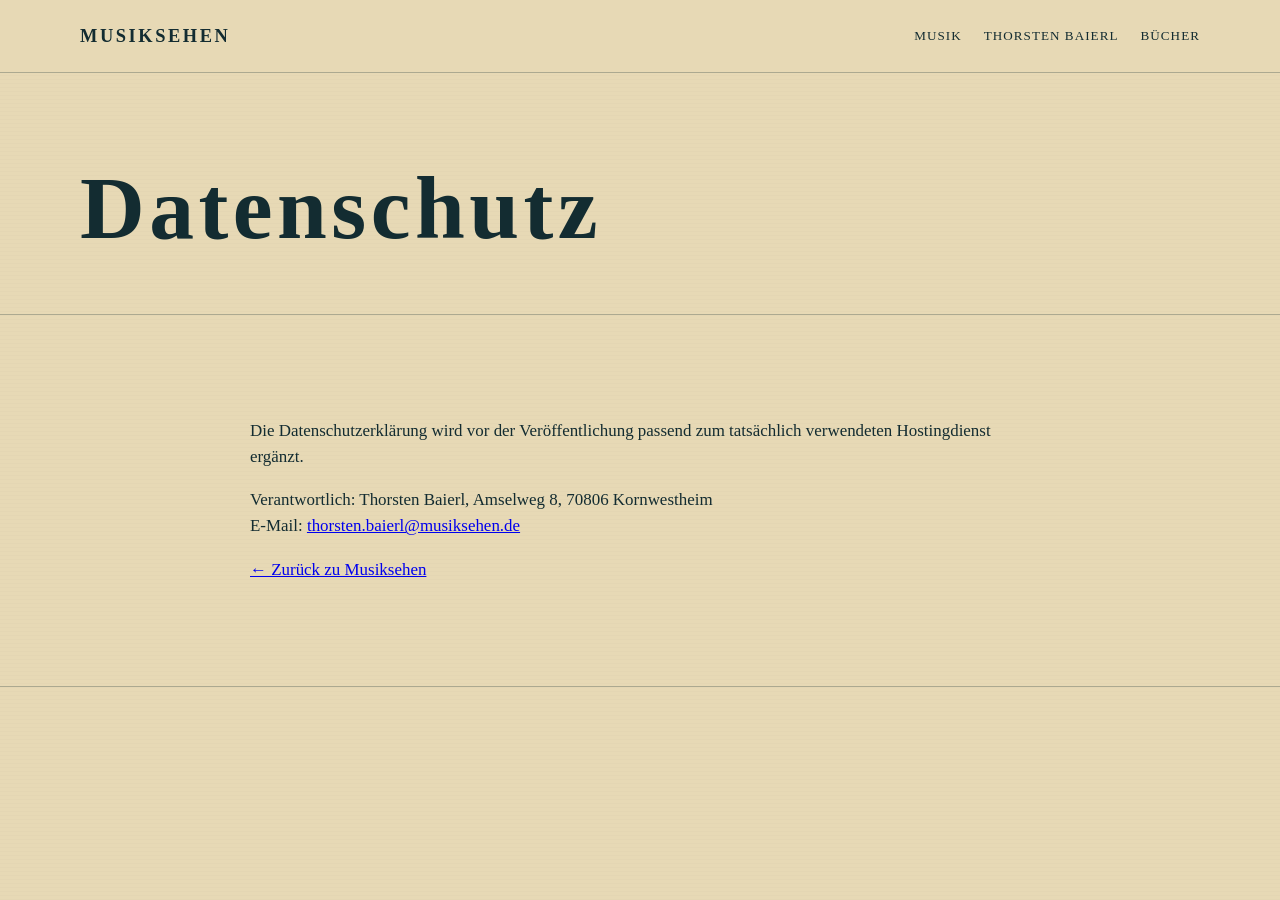
==== datenschutz.html @ 897a2009 "Add files via upload" ====
<!doctype html><html lang="de"><head><meta charset="utf-8"><meta name="viewport" content="width=device-width,initial-scale=1">
<title>Datenschutz | Musiksehen</title><meta name="robots" content="index,follow"><link rel="canonical" href="https://musiksehen.de/datenschutz.html"><link rel="stylesheet" href="style.css"></head>
<body><header class="top"><nav class="wrap"><a class="brand" href="index.html">MUSIKSEHEN</a><div class="links"><a href="index.html#musik">Musik</a><a href="thorsten-baierl.html">Thorsten Baierl</a><a href="index.html#buecher">Bücher</a></div></nav></header>
<main><section class="subhero"><div class="wrap"><h1>Datenschutz</h1></div></section><section><div class="wrap prose">
<p>Die Datenschutzerklärung wird vor der Veröffentlichung passend zum tatsächlich verwendeten Hostingdienst ergänzt.</p>
<p>Verantwortlich: Thorsten Baierl, Amselweg 8, 70806 Kornwestheim<br>E-Mail: <a href="mailto:thorsten.baierl@musiksehen.de">thorsten.baierl@musiksehen.de</a></p>
<p><a href="index.html">← Zurück zu Musiksehen</a></p></div></section></main></body></html>
---- style.css ----
:root{--ink:#132c31;--paper:#e7d9b5;--sun:#d57a2c;--night:#273552;--line:rgba(19,44,49,.28)}
*{box-sizing:border-box}html{scroll-behavior:smooth}body{margin:0;background:var(--paper);color:var(--ink);font-family:Georgia,"Times New Roman",serif;line-height:1.55}
body:before{content:"";position:fixed;inset:0;pointer-events:none;opacity:.18;background-image:repeating-linear-gradient(0deg,rgba(30,30,20,.08) 0,rgba(30,30,20,.08) 1px,transparent 1px,transparent 4px);mix-blend-mode:multiply}
.wrap{width:min(1120px,90vw);margin:auto}.top{position:sticky;top:0;z-index:10;background:rgba(231,217,181,.94);backdrop-filter:blur(8px);border-bottom:1px solid var(--line)}
nav{height:72px;display:flex;align-items:center;justify-content:space-between;gap:24px}.brand{font-weight:900;letter-spacing:.14em;text-decoration:none;color:var(--ink);font-size:1.15rem}.links{display:flex;gap:22px;flex-wrap:wrap}.links a{color:var(--ink);text-decoration:none;font-size:.82rem;text-transform:uppercase;letter-spacing:.08em}
.hero{min-height:72vh;background:linear-gradient(180deg,rgba(0,0,0,.05),rgba(0,0,0,.16)),url("assets/hero.jpg") center/cover;display:grid;place-items:end center;border-bottom:1px solid var(--line)}
.hero-card{width:min(900px,90vw);margin:0 auto 7vh;background:rgba(231,217,181,.88);padding:28px 34px;text-align:center;border:1px solid rgba(19,44,49,.35);box-shadow:0 16px 60px rgba(0,0,0,.18)}
h1,h2,h3{line-height:1.08}h1{font-size:clamp(2.8rem,7vw,6.5rem);margin:.1em 0;letter-spacing:.05em}h2{font-size:clamp(2rem,4vw,3.7rem);margin:0 0 .5em}h3{font-size:1.25rem}.eyebrow{text-transform:uppercase;letter-spacing:.16em;font-size:.78rem;font-weight:700}
section{padding:86px 0;border-bottom:1px solid var(--line)}.intro{max-width:780px;font-size:1.2rem}.grid{display:grid;grid-template-columns:repeat(3,1fr);gap:28px}
.card{border:1px solid var(--line);background:rgba(255,255,255,.12);padding:12px}.card img{display:block;width:100%;aspect-ratio:1;object-fit:cover}.card h3{margin:.8em 0 .15em}.meta{font-size:.9rem;opacity:.78;margin:0 0 .8em}.btn{display:inline-block;padding:10px 15px;border:1px solid var(--ink);color:var(--ink);text-decoration:none;font-weight:700;font-size:.82rem;text-transform:uppercase;letter-spacing:.07em}.btn:hover{background:var(--ink);color:var(--paper)}
.feature{display:grid;grid-template-columns:1fr 1fr;gap:42px;align-items:center}.feature img{width:100%;display:block}.release{background:linear-gradient(135deg,#293652,#523756);color:#f0dfc0}.release .btn{border-color:#f0dfc0;color:#f0dfc0}.release .btn:hover{background:#f0dfc0;color:#293652}
.bio{display:grid;grid-template-columns:1.2fr .8fr;gap:50px}.bio p{font-size:1.08rem}.books{display:grid;grid-template-columns:repeat(2,1fr);gap:42px}.book{display:grid;grid-template-columns:minmax(140px,42%) 1fr;gap:24px;align-items:center}.book img{width:100%;box-shadow:0 12px 30px rgba(0,0,0,.18)}
footer{padding:45px 0}.small{font-size:.86rem;opacity:.75}.coming{opacity:.88}.coming img{filter:saturate(.9)}
@media(max-width:820px){.links{display:none}.grid{grid-template-columns:1fr 1fr}.feature,.bio{grid-template-columns:1fr}.books{grid-template-columns:1fr}.hero{min-height:60vh}}
@media(max-width:540px){.grid{grid-template-columns:1fr}.book{grid-template-columns:1fr 1.2fr}section{padding:62px 0}.hero-card{padding:20px}.top nav{height:60px}}

/* V2 detail pages */
.subhero{padding:78px 0 48px}
.breadcrumb{font-size:.8rem;text-transform:uppercase;letter-spacing:.08em;margin-bottom:18px}
.breadcrumb a{color:inherit}
.detail{display:grid;grid-template-columns:minmax(240px,410px) 1fr;gap:48px;align-items:start}
.detail>img{width:100%;display:block;box-shadow:0 14px 35px rgba(0,0,0,.16)}
.prose{max-width:780px}.prose p{font-size:1.06rem}
.platforms{display:flex;flex-wrap:wrap;gap:11px;margin-top:24px}
.platforms a{display:inline-block;padding:11px 15px;border:1px solid currentColor;color:inherit;text-decoration:none;font-weight:700;font-size:.86rem}
@media(max-width:760px){.detail{grid-template-columns:1fr}.platforms a{flex:1 1 42%;text-align:center}}
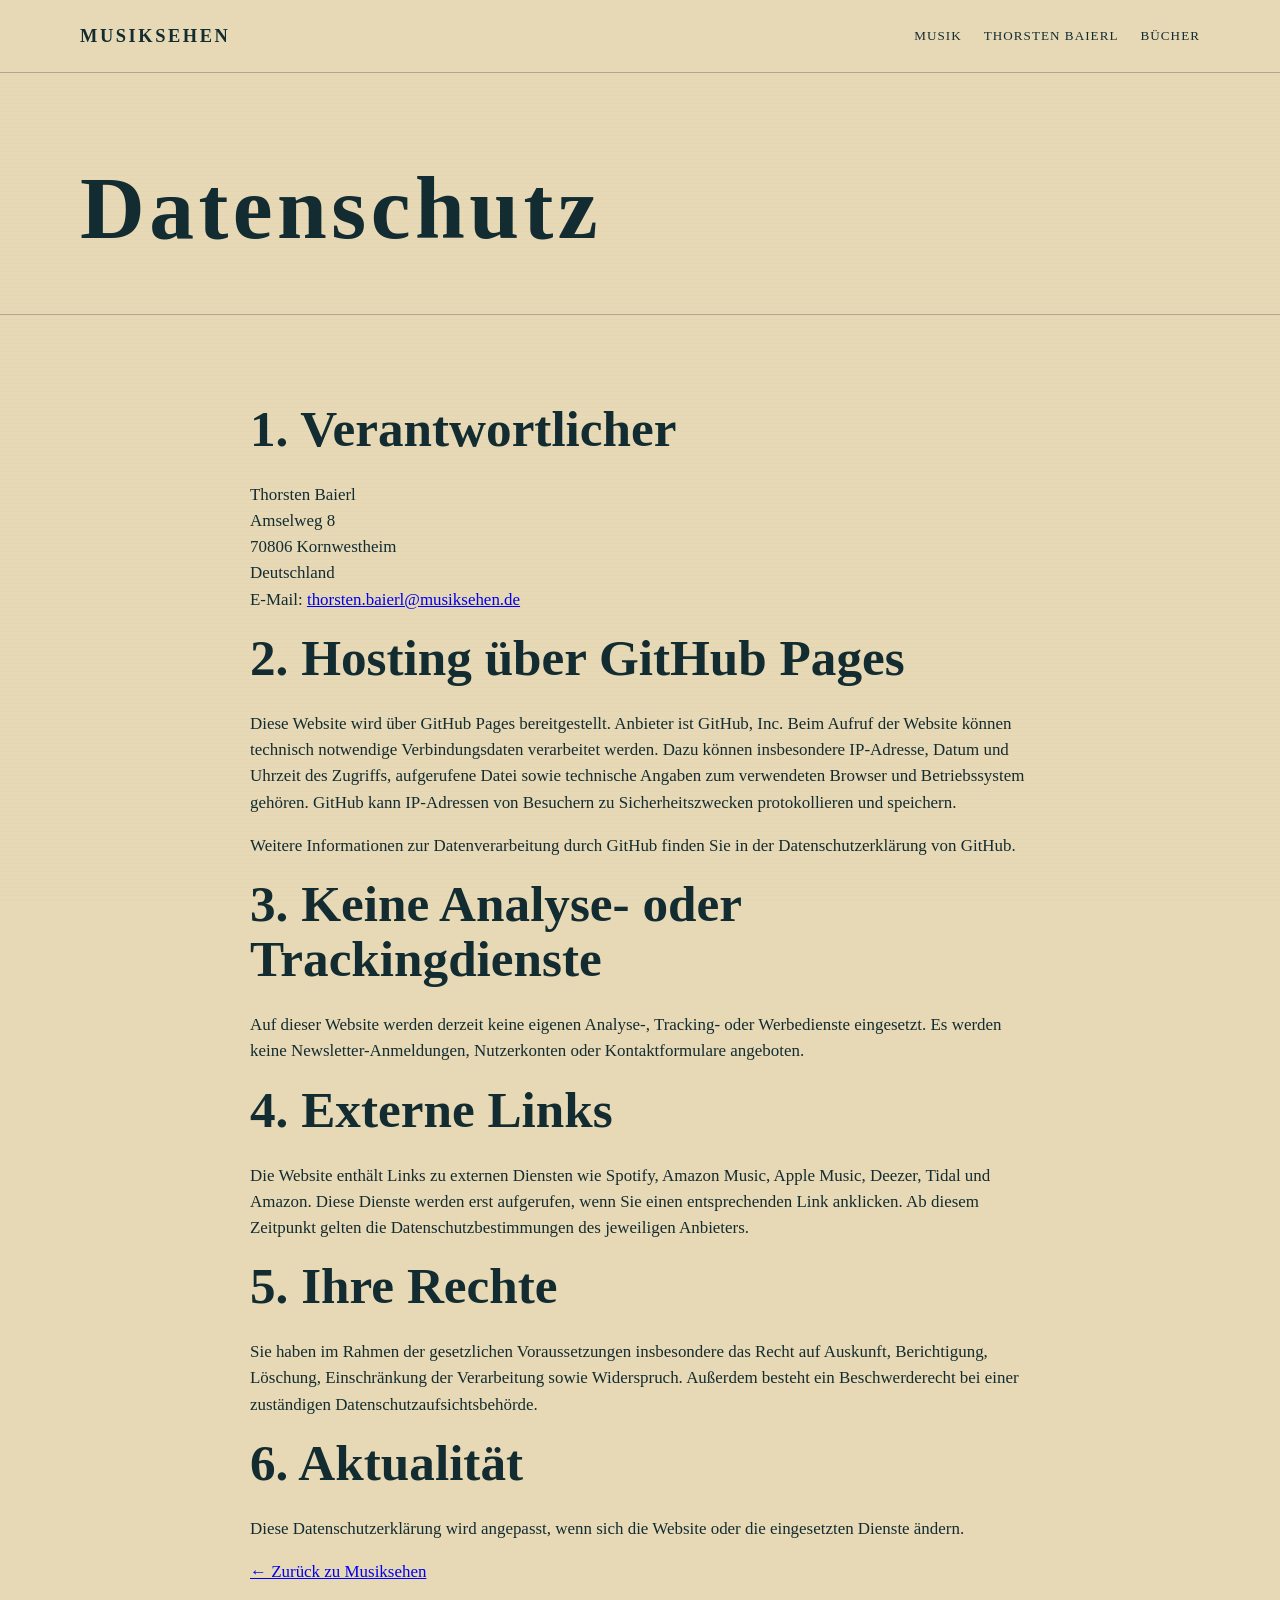
==== commit 06bf5e2d: "Datenschutzerklärung für GitHub Pages ergänzen" ====
--- a/datenschutz.html
+++ b/datenschutz.html
@@ -2,6 +2,23 @@
 <title>Datenschutz | Musiksehen</title><meta name="robots" content="index,follow"><link rel="canonical" href="https://musiksehen.de/datenschutz.html"><link rel="stylesheet" href="style.css"></head>
 <body><header class="top"><nav class="wrap"><a class="brand" href="index.html">MUSIKSEHEN</a><div class="links"><a href="index.html#musik">Musik</a><a href="thorsten-baierl.html">Thorsten Baierl</a><a href="index.html#buecher">Bücher</a></div></nav></header>
 <main><section class="subhero"><div class="wrap"><h1>Datenschutz</h1></div></section><section><div class="wrap prose">
-<p>Die Datenschutzerklärung wird vor der Veröffentlichung passend zum tatsächlich verwendeten Hostingdienst ergänzt.</p>
-<p>Verantwortlich: Thorsten Baierl, Amselweg 8, 70806 Kornwestheim<br>E-Mail: <a href="mailto:thorsten.baierl@musiksehen.de">thorsten.baierl@musiksehen.de</a></p>
+<h2>1. Verantwortlicher</h2>
+<p>Thorsten Baierl<br>Amselweg 8<br>70806 Kornwestheim<br>Deutschland<br>E-Mail: <a href="mailto:thorsten.baierl@musiksehen.de">thorsten.baierl@musiksehen.de</a></p>
+
+<h2>2. Hosting über GitHub Pages</h2>
+<p>Diese Website wird über GitHub Pages bereitgestellt. Anbieter ist GitHub, Inc. Beim Aufruf der Website können technisch notwendige Verbindungsdaten verarbeitet werden. Dazu können insbesondere IP-Adresse, Datum und Uhrzeit des Zugriffs, aufgerufene Datei sowie technische Angaben zum verwendeten Browser und Betriebssystem gehören. GitHub kann IP-Adressen von Besuchern zu Sicherheitszwecken protokollieren und speichern.</p>
+<p>Weitere Informationen zur Datenverarbeitung durch GitHub finden Sie in der Datenschutzerklärung von GitHub.</p>
+
+<h2>3. Keine Analyse- oder Trackingdienste</h2>
+<p>Auf dieser Website werden derzeit keine eigenen Analyse-, Tracking- oder Werbedienste eingesetzt. Es werden keine Newsletter-Anmeldungen, Nutzerkonten oder Kontaktformulare angeboten.</p>
+
+<h2>4. Externe Links</h2>
+<p>Die Website enthält Links zu externen Diensten wie Spotify, Amazon Music, Apple Music, Deezer, Tidal und Amazon. Diese Dienste werden erst aufgerufen, wenn Sie einen entsprechenden Link anklicken. Ab diesem Zeitpunkt gelten die Datenschutzbestimmungen des jeweiligen Anbieters.</p>
+
+<h2>5. Ihre Rechte</h2>
+<p>Sie haben im Rahmen der gesetzlichen Voraussetzungen insbesondere das Recht auf Auskunft, Berichtigung, Löschung, Einschränkung der Verarbeitung sowie Widerspruch. Außerdem besteht ein Beschwerderecht bei einer zuständigen Datenschutzaufsichtsbehörde.</p>
+
+<h2>6. Aktualität</h2>
+<p>Diese Datenschutzerklärung wird angepasst, wenn sich die Website oder die eingesetzten Dienste ändern.</p>
+
 <p><a href="index.html">← Zurück zu Musiksehen</a></p></div></section></main></body></html>
